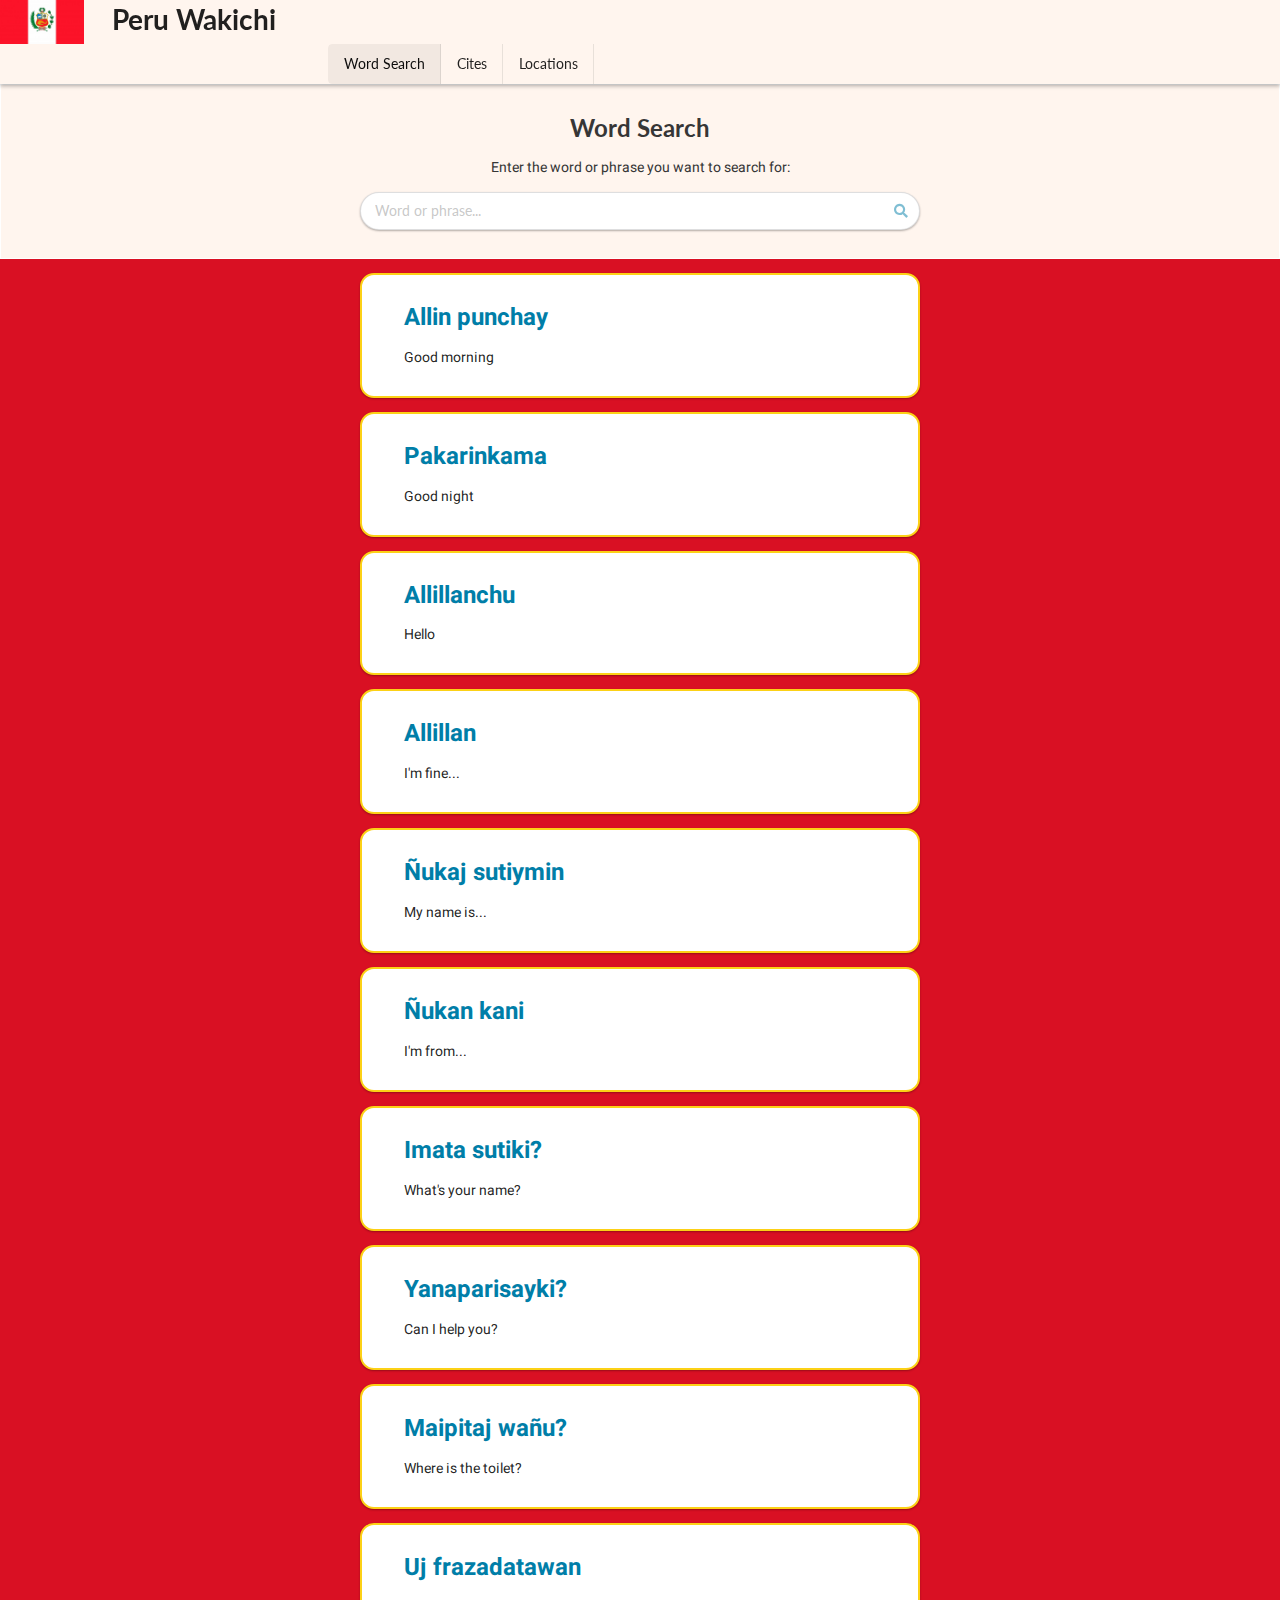
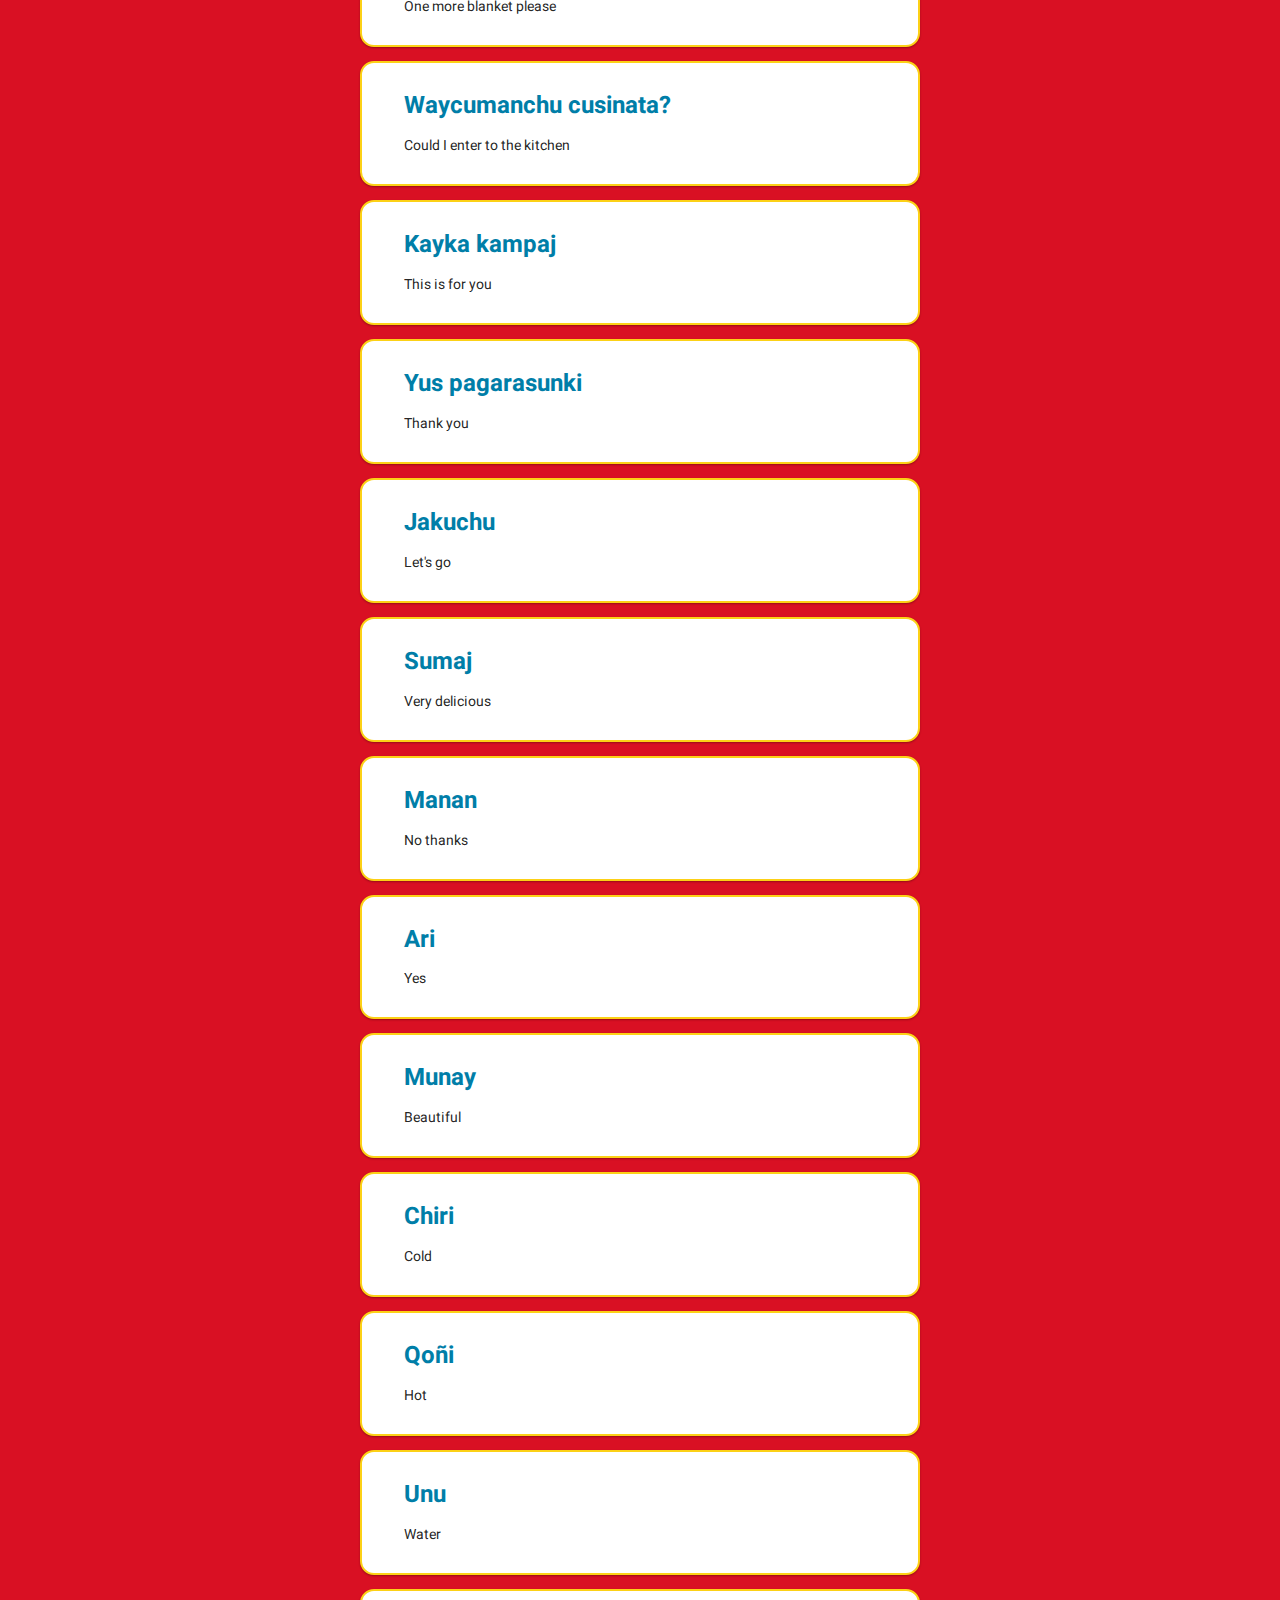
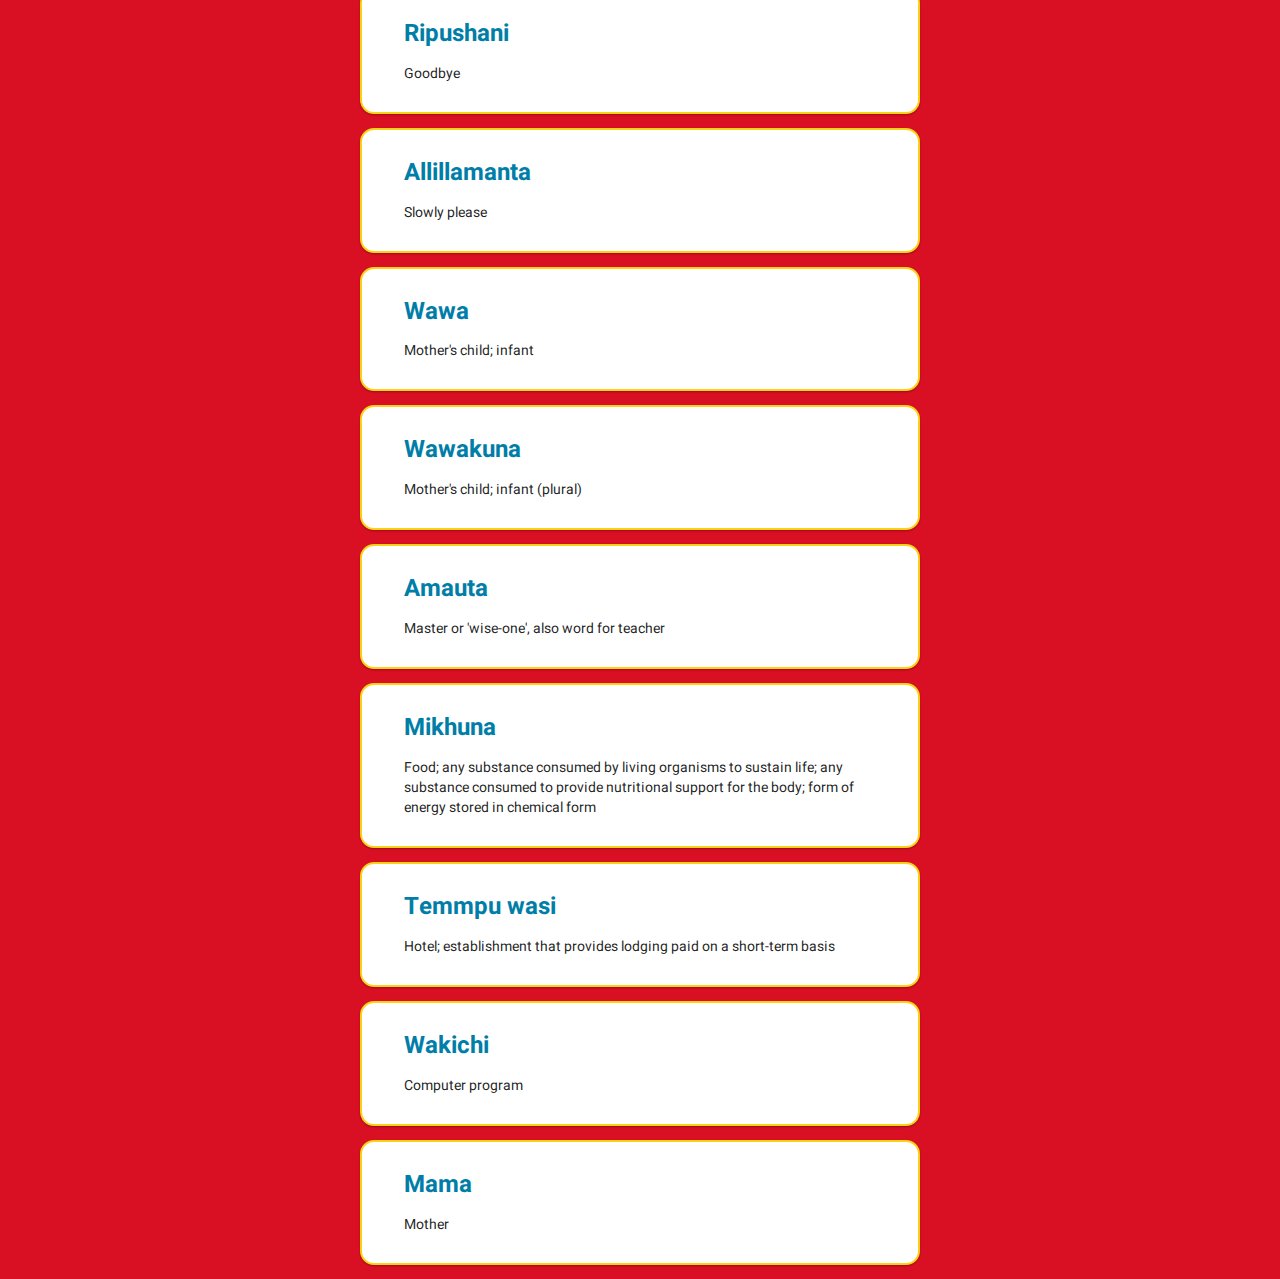
==== peruwakichi/index.html @ 7f76317b "Changed name and link of app on site index" ====
<!doctype html><html lang="en"><head><meta charset="utf-8"/><meta name="viewport" content="width=device-width,initial-scale=1,shrink-to-fit=no"/><meta name="theme-color" content="#000000"/><link rel="manifest" href="./manifest.json"/><title>Peru Wakichi</title><link href="./static/css/2.b8d1b3a7.chunk.css" rel="stylesheet"><link href="./static/css/main.8e99d54b.chunk.css" rel="stylesheet"></head><body><noscript>You need to enable JavaScript to run this app.</noscript><div id="root"></div><script>!function(l){function e(e){for(var r,t,n=e[0],o=e[1],u=e[2],f=0,i=[];f<n.length;f++)t=n[f],p[t]&&i.push(p[t][0]),p[t]=0;for(r in o)Object.prototype.hasOwnProperty.call(o,r)&&(l[r]=o[r]);for(s&&s(e);i.length;)i.shift()();return c.push.apply(c,u||[]),a()}function a(){for(var e,r=0;r<c.length;r++){for(var t=c[r],n=!0,o=1;o<t.length;o++){var u=t[o];0!==p[u]&&(n=!1)}n&&(c.splice(r--,1),e=f(f.s=t[0]))}return e}var t={},p={1:0},c=[];function f(e){if(t[e])return t[e].exports;var r=t[e]={i:e,l:!1,exports:{}};return l[e].call(r.exports,r,r.exports,f),r.l=!0,r.exports}f.m=l,f.c=t,f.d=function(e,r,t){f.o(e,r)||Object.defineProperty(e,r,{enumerable:!0,get:t})},f.r=function(e){"undefined"!=typeof Symbol&&Symbol.toStringTag&&Object.defineProperty(e,Symbol.toStringTag,{value:"Module"}),Object.defineProperty(e,"__esModule",{value:!0})},f.t=function(r,e){if(1&e&&(r=f(r)),8&e)return r;if(4&e&&"object"==typeof r&&r&&r.__esModule)return r;var t=Object.create(null);if(f.r(t),Object.defineProperty(t,"default",{enumerable:!0,value:r}),2&e&&"string"!=typeof r)for(var n in r)f.d(t,n,function(e){return r[e]}.bind(null,n));return t},f.n=function(e){var r=e&&e.__esModule?function(){return e.default}:function(){return e};return f.d(r,"a",r),r},f.o=function(e,r){return Object.prototype.hasOwnProperty.call(e,r)},f.p="./";var r=window.webpackJsonp=window.webpackJsonp||[],n=r.push.bind(r);r.push=e,r=r.slice();for(var o=0;o<r.length;o++)e(r[o]);var s=n;a()}([])</script><script src="./static/js/2.0471d3a2.chunk.js"></script><script src="./static/js/main.25f80252.chunk.js"></script></body></html>
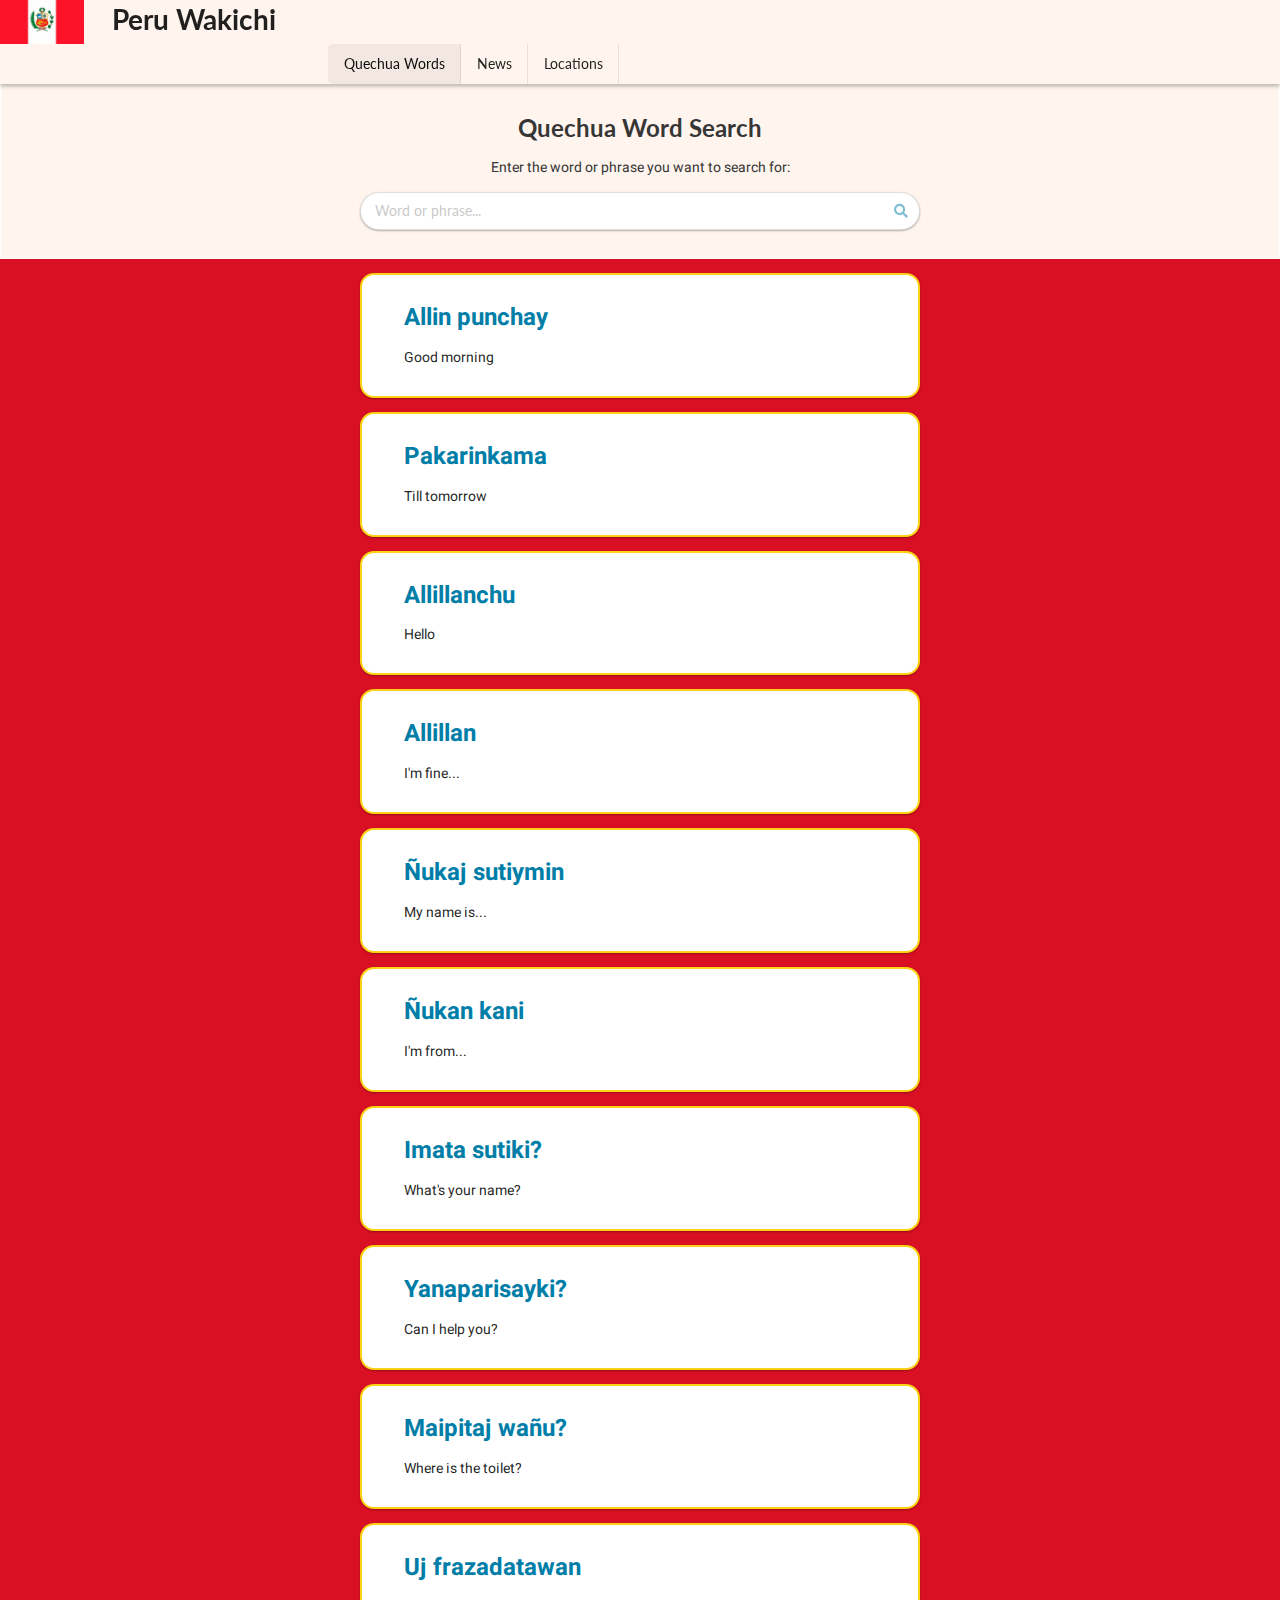
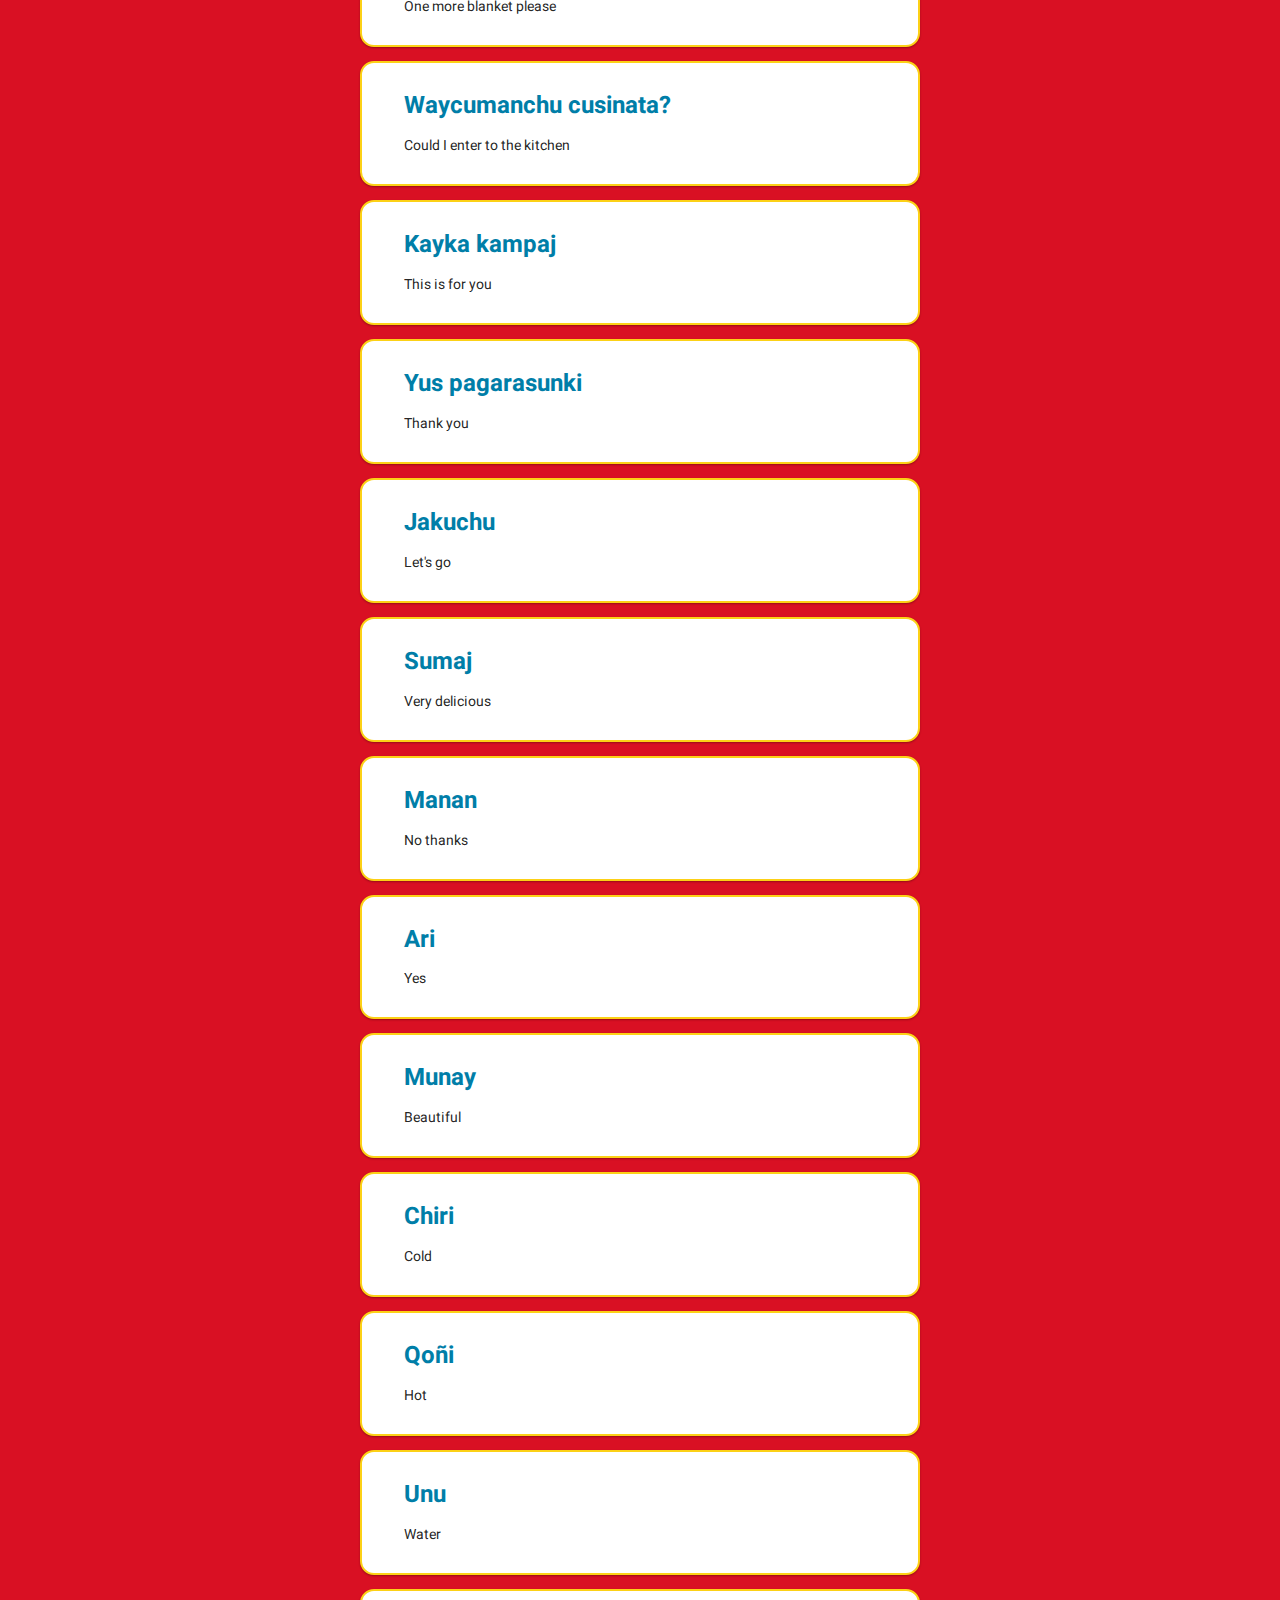
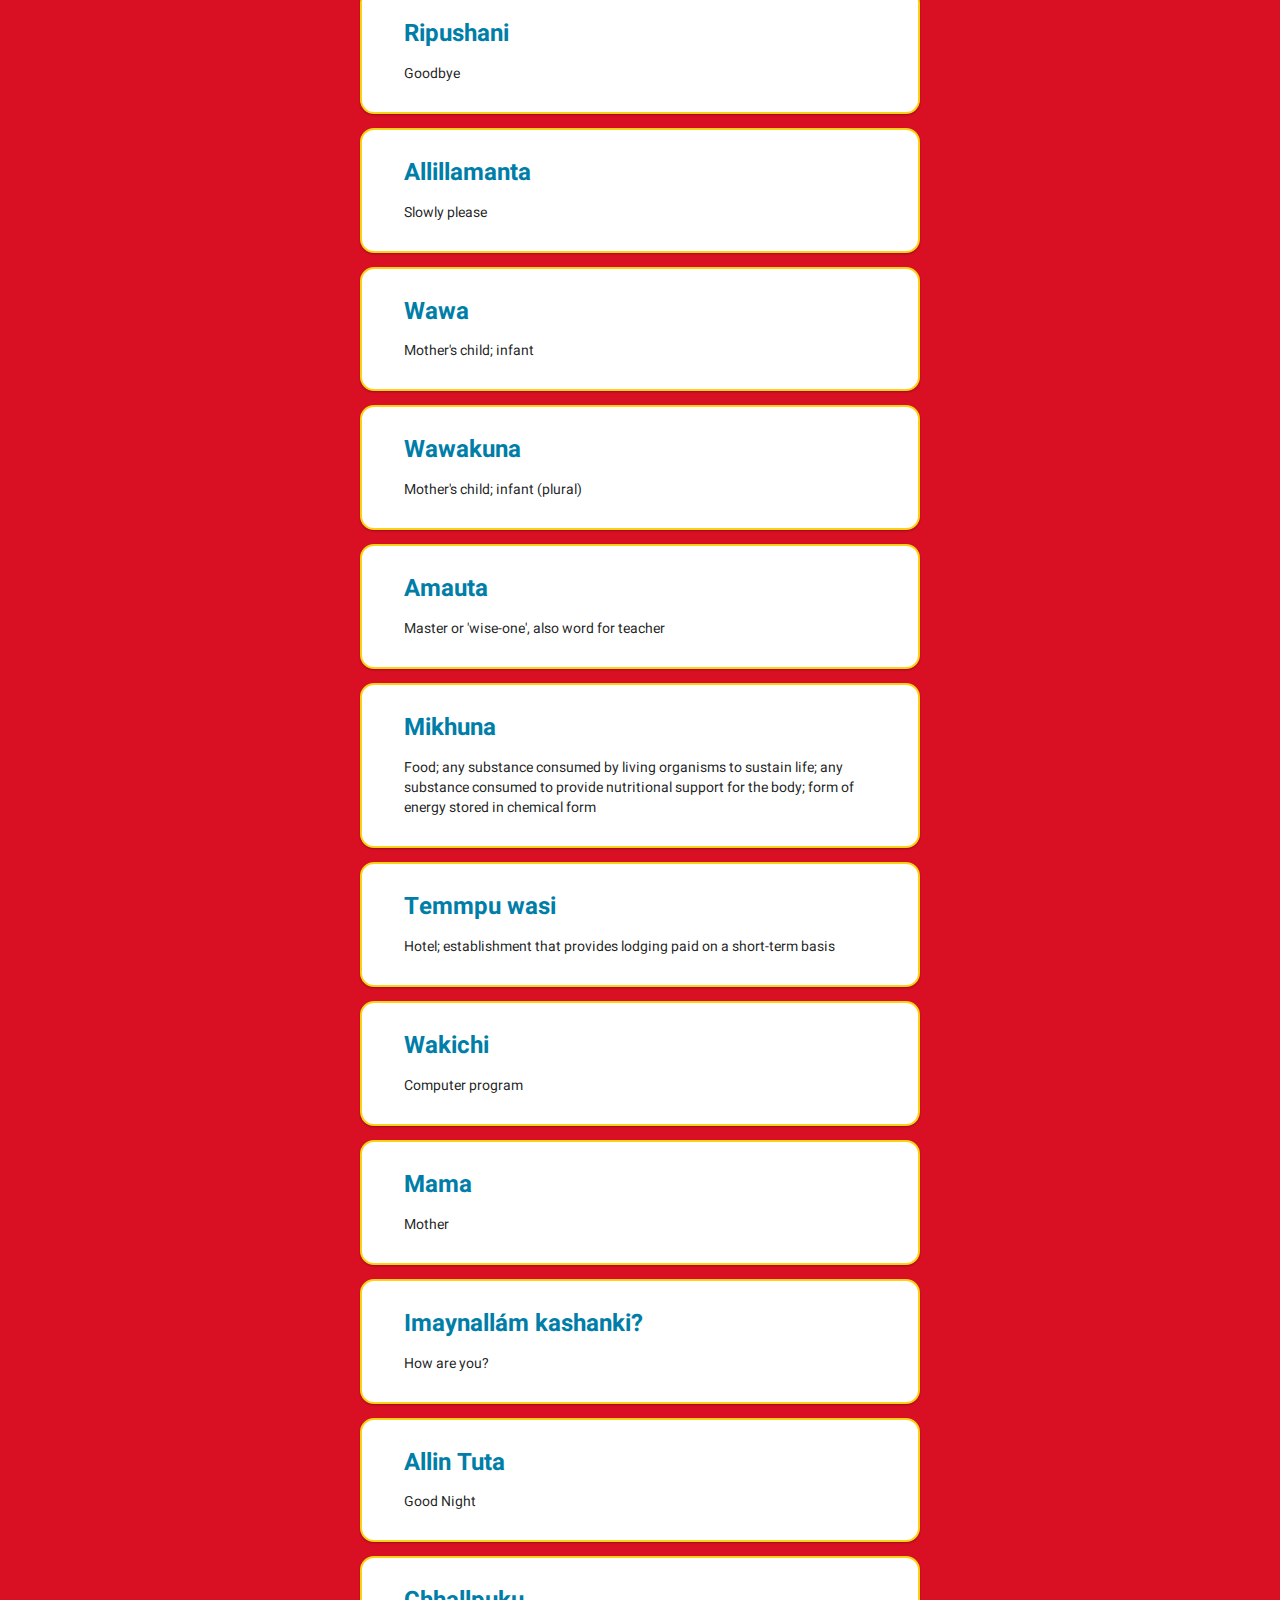
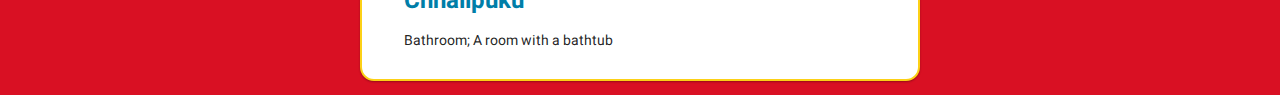
==== commit 79b47a7c: "Updated peru wachiki" ====
--- a/peruwakichi/index.html
+++ b/peruwakichi/index.html
@@ -1 +1 @@
-<!doctype html><html lang="en"><head><meta charset="utf-8"/><meta name="viewport" content="width=device-width,initial-scale=1,shrink-to-fit=no"/><meta name="theme-color" content="#000000"/><link rel="manifest" href="./manifest.json"/><title>Peru Wakichi</title><link href="./static/css/2.b8d1b3a7.chunk.css" rel="stylesheet"><link href="./static/css/main.8e99d54b.chunk.css" rel="stylesheet"></head><body><noscript>You need to enable JavaScript to run this app.</noscript><div id="root"></div><script>!function(l){function e(e){for(var r,t,n=e[0],o=e[1],u=e[2],f=0,i=[];f<n.length;f++)t=n[f],p[t]&&i.push(p[t][0]),p[t]=0;for(r in o)Object.prototype.hasOwnProperty.call(o,r)&&(l[r]=o[r]);for(s&&s(e);i.length;)i.shift()();return c.push.apply(c,u||[]),a()}function a(){for(var e,r=0;r<c.length;r++){for(var t=c[r],n=!0,o=1;o<t.length;o++){var u=t[o];0!==p[u]&&(n=!1)}n&&(c.splice(r--,1),e=f(f.s=t[0]))}return e}var t={},p={1:0},c=[];function f(e){if(t[e])return t[e].exports;var r=t[e]={i:e,l:!1,exports:{}};return l[e].call(r.exports,r,r.exports,f),r.l=!0,r.exports}f.m=l,f.c=t,f.d=function(e,r,t){f.o(e,r)||Object.defineProperty(e,r,{enumerable:!0,get:t})},f.r=function(e){"undefined"!=typeof Symbol&&Symbol.toStringTag&&Object.defineProperty(e,Symbol.toStringTag,{value:"Module"}),Object.defineProperty(e,"__esModule",{value:!0})},f.t=function(r,e){if(1&e&&(r=f(r)),8&e)return r;if(4&e&&"object"==typeof r&&r&&r.__esModule)return r;var t=Object.create(null);if(f.r(t),Object.defineProperty(t,"default",{enumerable:!0,value:r}),2&e&&"string"!=typeof r)for(var n in r)f.d(t,n,function(e){return r[e]}.bind(null,n));return t},f.n=function(e){var r=e&&e.__esModule?function(){return e.default}:function(){return e};return f.d(r,"a",r),r},f.o=function(e,r){return Object.prototype.hasOwnProperty.call(e,r)},f.p="./";var r=window.webpackJsonp=window.webpackJsonp||[],n=r.push.bind(r);r.push=e,r=r.slice();for(var o=0;o<r.length;o++)e(r[o]);var s=n;a()}([])</script><script src="./static/js/2.0471d3a2.chunk.js"></script><script src="./static/js/main.25f80252.chunk.js"></script></body></html>+<!doctype html><html lang="en"><head><meta charset="utf-8"/><meta name="viewport" content="width=device-width,initial-scale=1,shrink-to-fit=no"/><meta name="theme-color" content="#000000"/><link rel="manifest" href="./manifest.json"/><title>Peru Wakichi</title><link href="./static/css/2.b8d1b3a7.chunk.css" rel="stylesheet"><link href="./static/css/main.f8f2b712.chunk.css" rel="stylesheet"></head><body><noscript>You need to enable JavaScript to run this app.</noscript><div id="root"></div><script>!function(l){function e(e){for(var r,t,n=e[0],o=e[1],u=e[2],f=0,i=[];f<n.length;f++)t=n[f],p[t]&&i.push(p[t][0]),p[t]=0;for(r in o)Object.prototype.hasOwnProperty.call(o,r)&&(l[r]=o[r]);for(s&&s(e);i.length;)i.shift()();return c.push.apply(c,u||[]),a()}function a(){for(var e,r=0;r<c.length;r++){for(var t=c[r],n=!0,o=1;o<t.length;o++){var u=t[o];0!==p[u]&&(n=!1)}n&&(c.splice(r--,1),e=f(f.s=t[0]))}return e}var t={},p={1:0},c=[];function f(e){if(t[e])return t[e].exports;var r=t[e]={i:e,l:!1,exports:{}};return l[e].call(r.exports,r,r.exports,f),r.l=!0,r.exports}f.m=l,f.c=t,f.d=function(e,r,t){f.o(e,r)||Object.defineProperty(e,r,{enumerable:!0,get:t})},f.r=function(e){"undefined"!=typeof Symbol&&Symbol.toStringTag&&Object.defineProperty(e,Symbol.toStringTag,{value:"Module"}),Object.defineProperty(e,"__esModule",{value:!0})},f.t=function(r,e){if(1&e&&(r=f(r)),8&e)return r;if(4&e&&"object"==typeof r&&r&&r.__esModule)return r;var t=Object.create(null);if(f.r(t),Object.defineProperty(t,"default",{enumerable:!0,value:r}),2&e&&"string"!=typeof r)for(var n in r)f.d(t,n,function(e){return r[e]}.bind(null,n));return t},f.n=function(e){var r=e&&e.__esModule?function(){return e.default}:function(){return e};return f.d(r,"a",r),r},f.o=function(e,r){return Object.prototype.hasOwnProperty.call(e,r)},f.p="./";var r=window.webpackJsonp=window.webpackJsonp||[],n=r.push.bind(r);r.push=e,r=r.slice();for(var o=0;o<r.length;o++)e(r[o]);var s=n;a()}([])</script><script src="./static/js/2.40c6bf43.chunk.js"></script><script src="./static/js/main.3ac50367.chunk.js"></script></body></html>--- a/peruwakichi/static/css/main.f8f2b712.chunk.css
+++ b/peruwakichi/static/css/main.f8f2b712.chunk.css
@@ -0,0 +1,2 @@
+@import url(https://fonts.googleapis.com/css?family=Heebo);body{margin:0;padding:0;font-family:Heebo,-apple-system,BlinkMacSystemFont,Segoe UI,Roboto,Oxygen,Ubuntu,Cantarell,Fira Sans,Droid Sans,Helvetica Neue,sans-serif;-webkit-font-smoothing:antialiased;-moz-osx-font-smoothing:grayscale}code{font-family:source-code-pro,Menlo,Monaco,Consolas,Courier New,monospace}:root{--seashell:#fff5ee;--black:#363636;--contained-width:40em;--contained-max-width:95vw;--nav-height:6em}#app{min-height:100vh;overflow-x:hidden;background:#d91023;background:var(--peru-red);display:-webkit-flex;display:flex;-webkit-flex-direction:column;flex-direction:column;-webkit-align-items:center;align-items:center;-webkit-justify-content:flex-start;justify-content:flex-start}#nav-bar-container,#nav-bar-top{width:100%;z-index:9999}#nav-bar-container{position:fixed;top:0;left:0;height:6em;height:var(--nav-height);background:#fff5ee;background:var(--seashell);box-shadow:0 2px 4px 0 rgba(0,0,0,.3)}#content-container{margin-top:6em}:root{--peru-red:#d91023;--peru-yellow:#fcd116;--peru-blue:#007ea8}.word-card{background-color:#fff;margin:1em;padding:2em 3em;border-radius:1em;border:2px solid #fcd116;border:2px solid var(--peru-yellow);width:40em;position:relative;max-width:var(--contained-max-width);-webkit-animation:word-card-in 1s ease-out;animation:word-card-in 1s ease-out;box-shadow:0 1px 2px 0 rgba(0,0,0,.3)}.word-card *{font-family:Heebo}.content h2{color:#007ea8;color:var(--peru-blue)}@-webkit-keyframes word-card-in{0%{opacity:0;top:2em}to{top:0;opacity:1;margin:1em}}@keyframes word-card-in{0%{opacity:0;top:2em}to{top:0;opacity:1;margin:1em}}#search-bar-outer,#word-search-container{display:-webkit-flex;display:flex;-webkit-flex-direction:column;flex-direction:column;-webkit-align-items:center;align-items:center}#search-bar-outer{-webkit-flex-grow:1;flex-grow:1;-webkit-justify-content:center;justify-content:center;background-color:var(--seashell);border:1px solid #fff;padding:2em;width:100vw;color:var(--black)}#search-bar{width:100%;max-width:var(--contained-width)}#search-bar.ui.input{color:var(--peru-blue)}#search-input{border-radius:3em;box-shadow:0 1px 2px 0 rgba(0,0,0,.3)}#results-list{display:-webkit-flex;display:flex;-webkit-flex-direction:column;flex-direction:column;-webkit-justify-content:center;justify-content:center;-webkit-align-items:center;align-items:center}.results-list{-webkit-animation:results-list-in 1s;animation:results-list-in 1s}@-webkit-keyframes results-list-in{0%{padding-top:3em}to{padding-top:0}}@keyframes results-list-in{0%{padding-top:3em}to{padding-top:0}}#nav-outer{height:var(--nav-height);-webkit-flex-direction:column;flex-direction:column;-webkit-justify-content:flex-end;justify-content:flex-end}#nav-outer,#nav-top{display:-webkit-flex;display:flex}#nav-top{width:var(--contained-width);max-width:var(--contained-max-width);-webkit-flex-direction:row;flex-direction:row;-webkit-justify-content:flex-start;justify-content:flex-start}#nav-top img{max-height:100%;width:6em;object-fit:contain}#nav-top h1{margin:auto 0 auto 1em}#nav-links-outer{-webkit-align-items:center;align-items:center;-webkit-justify-content:center;justify-content:center;width:100%}#nav-links,#nav-links-outer{display:-webkit-flex;display:flex;-webkit-flex-direction:row;flex-direction:row;max-width:var(--contained-max-width)}#nav-links{width:var(--contained-width);margin:0;overflow-x:scroll;overflow-y:hidden;border:0;background-color:initial;box-shadow:0 0 0 0 transparent}#nav-links::-webkit-scrollbar{height:2px}.nav-icon:before{color:var(--black);display:none}
+/*# sourceMappingURL=main.f8f2b712.chunk.css.map */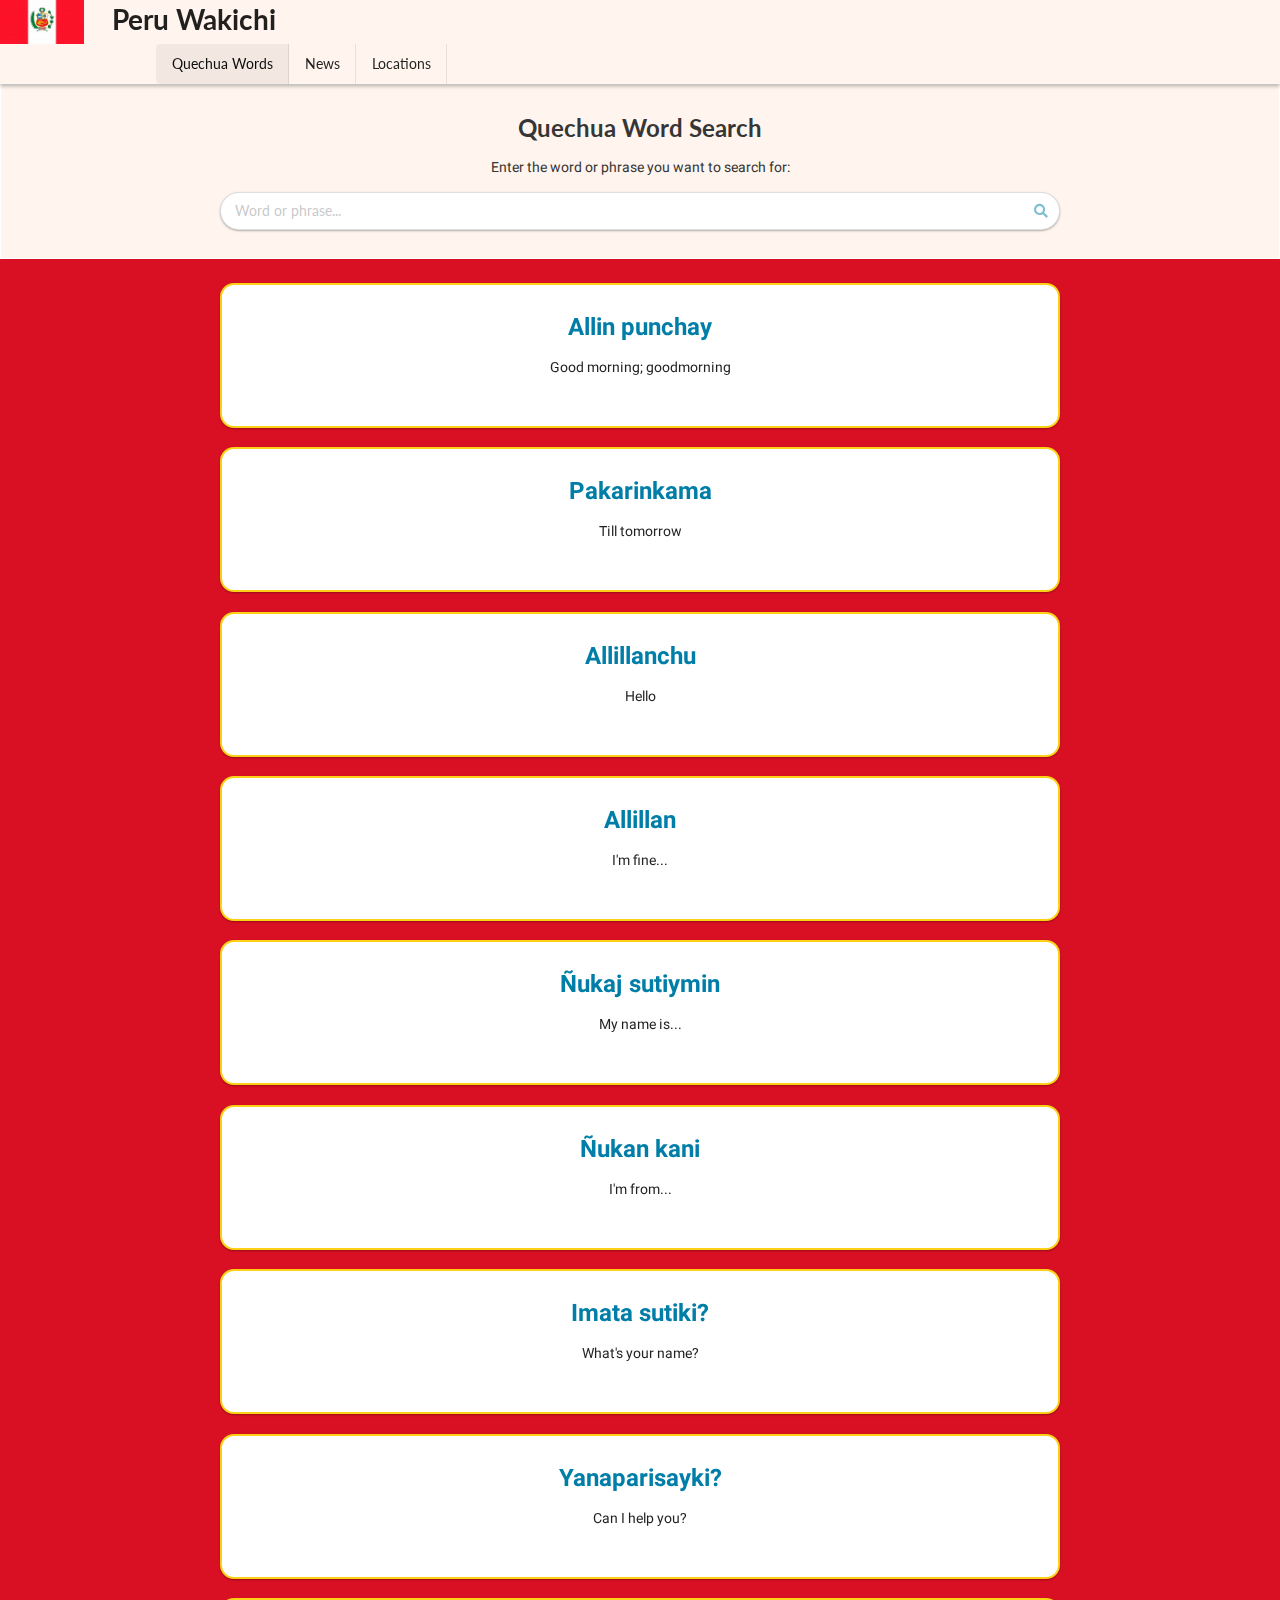
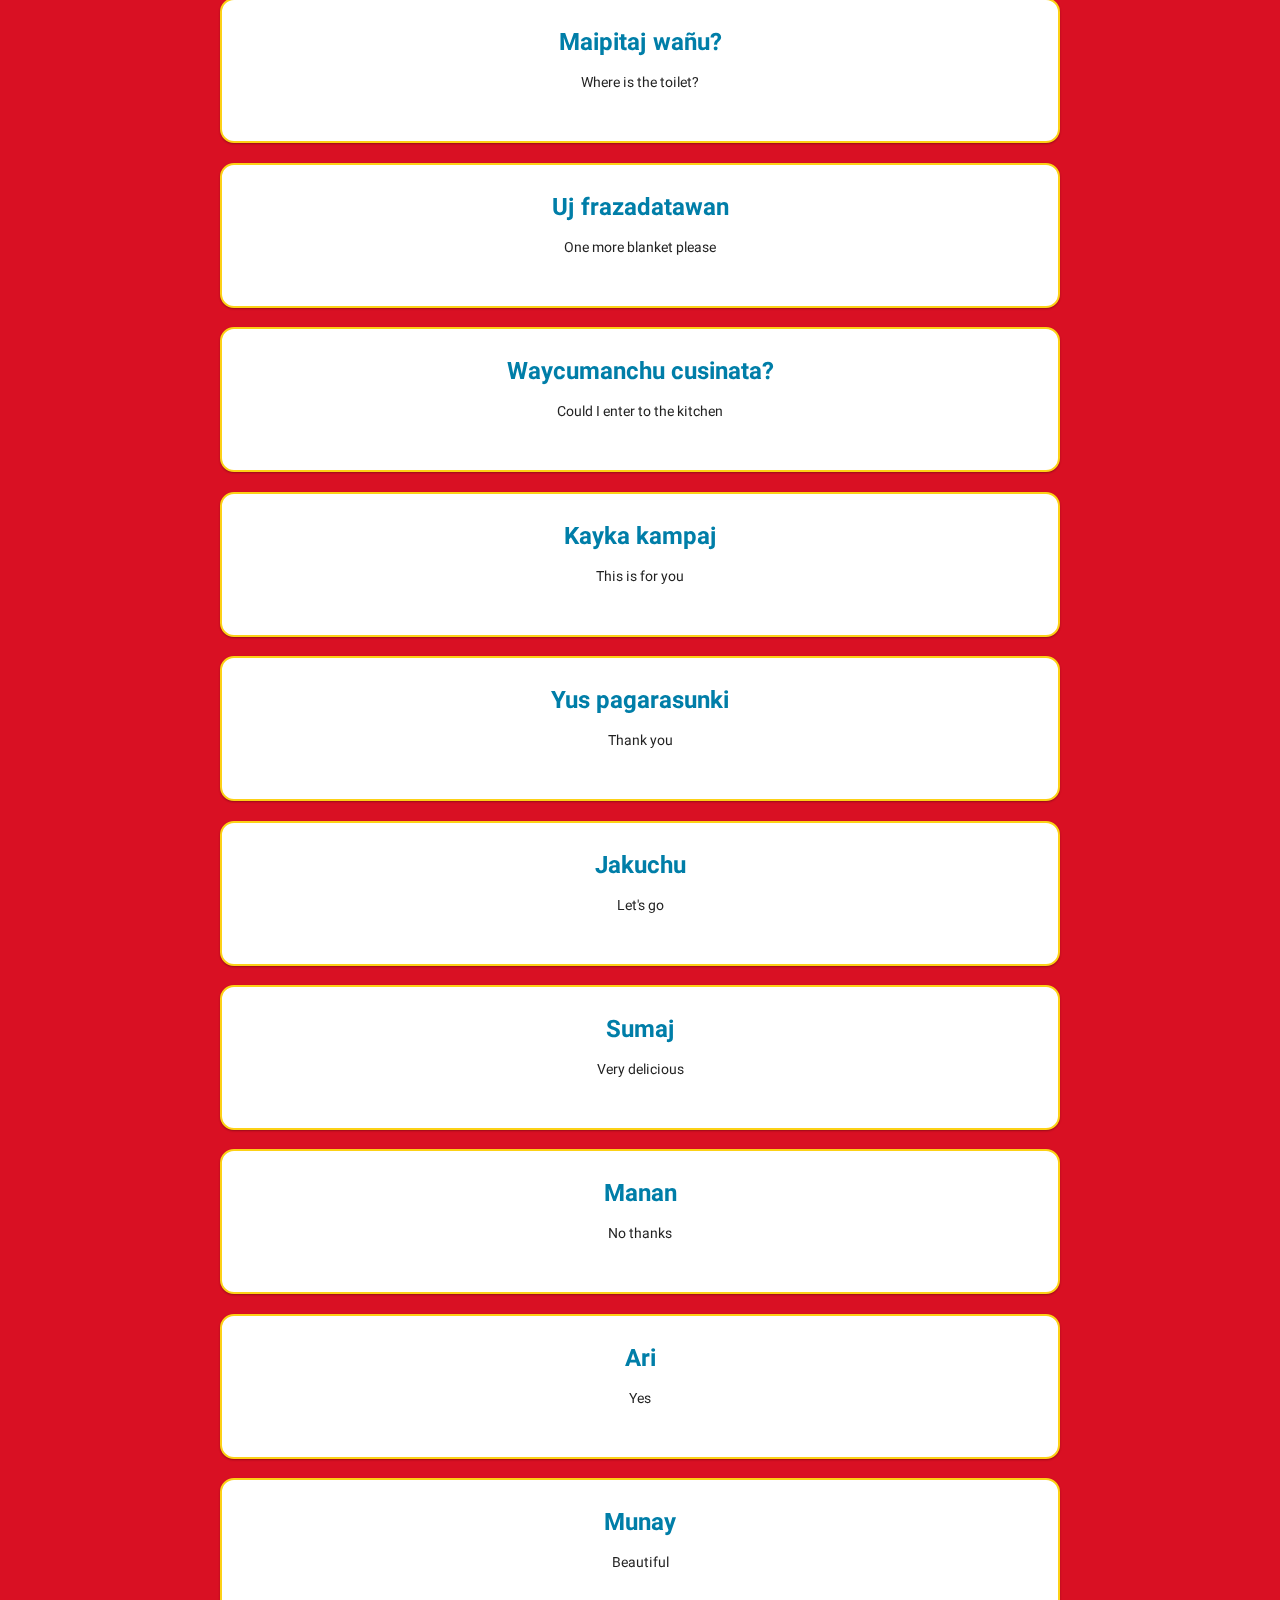
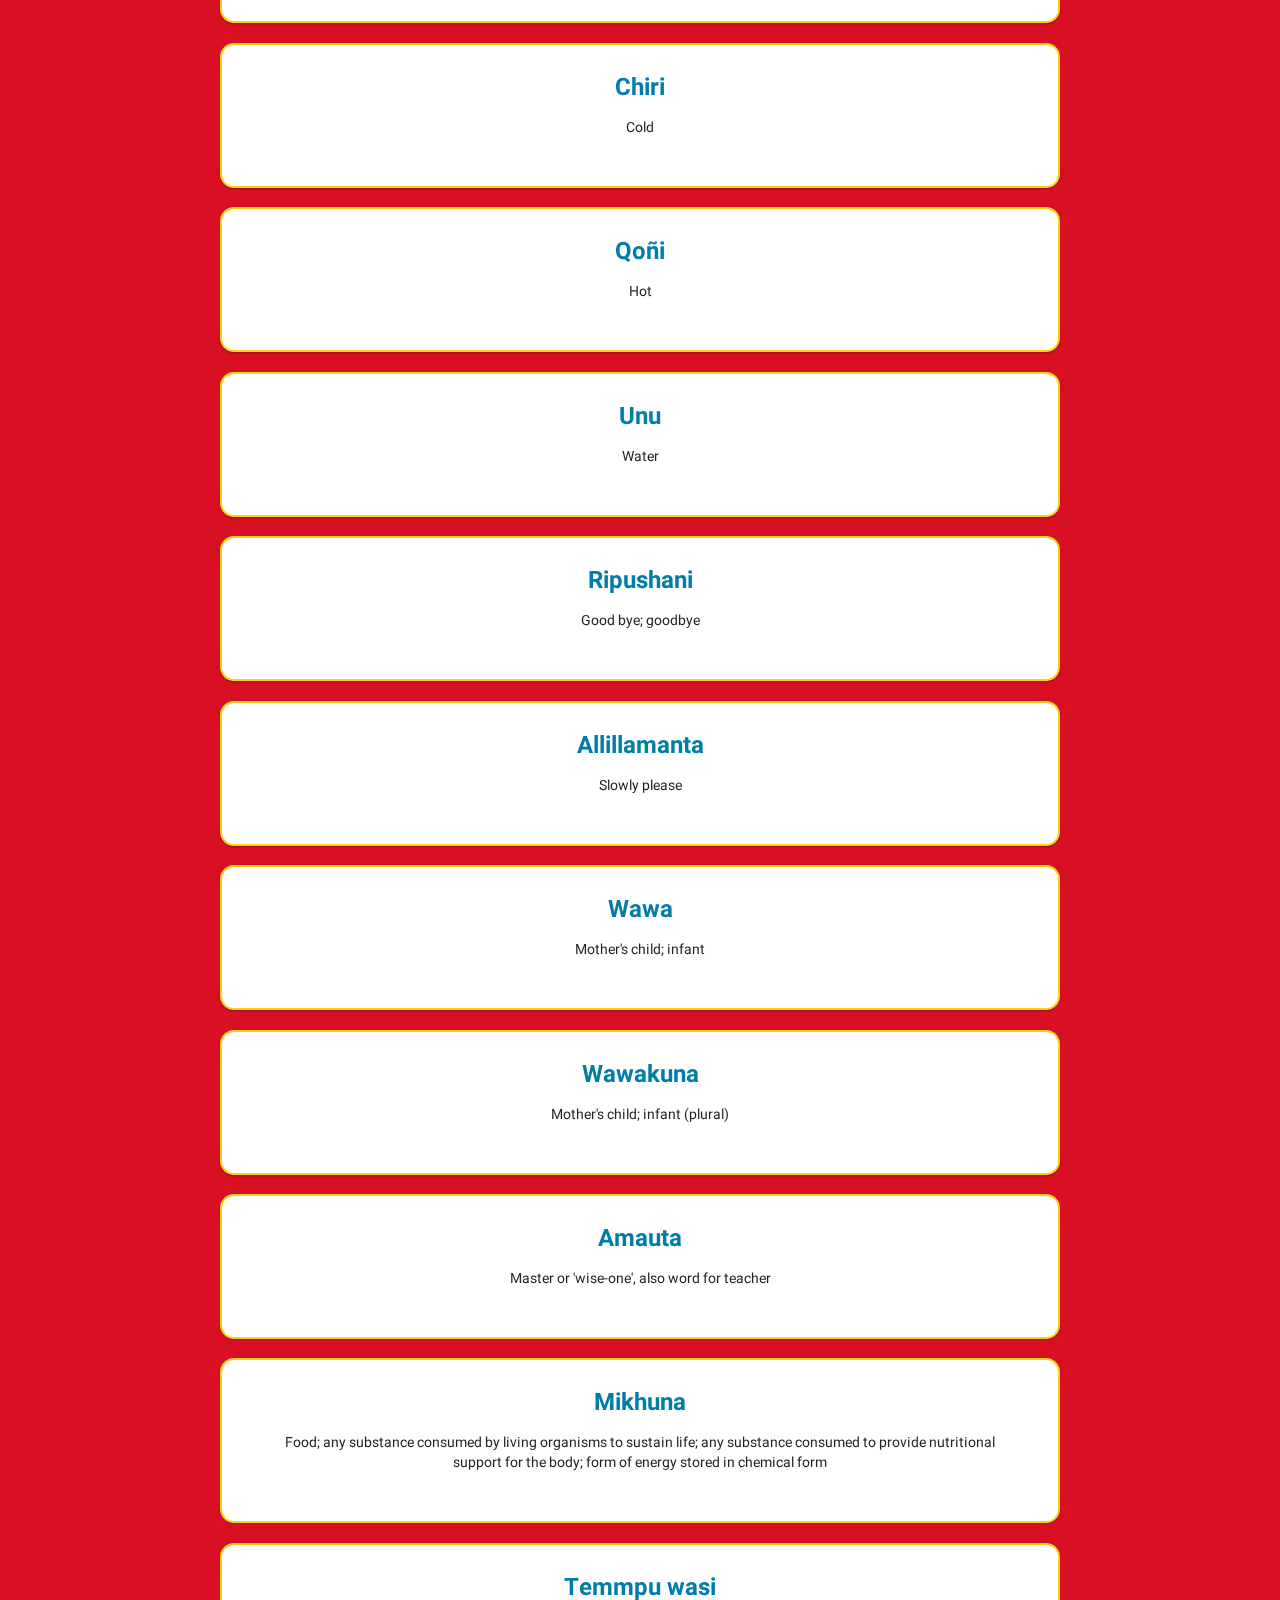
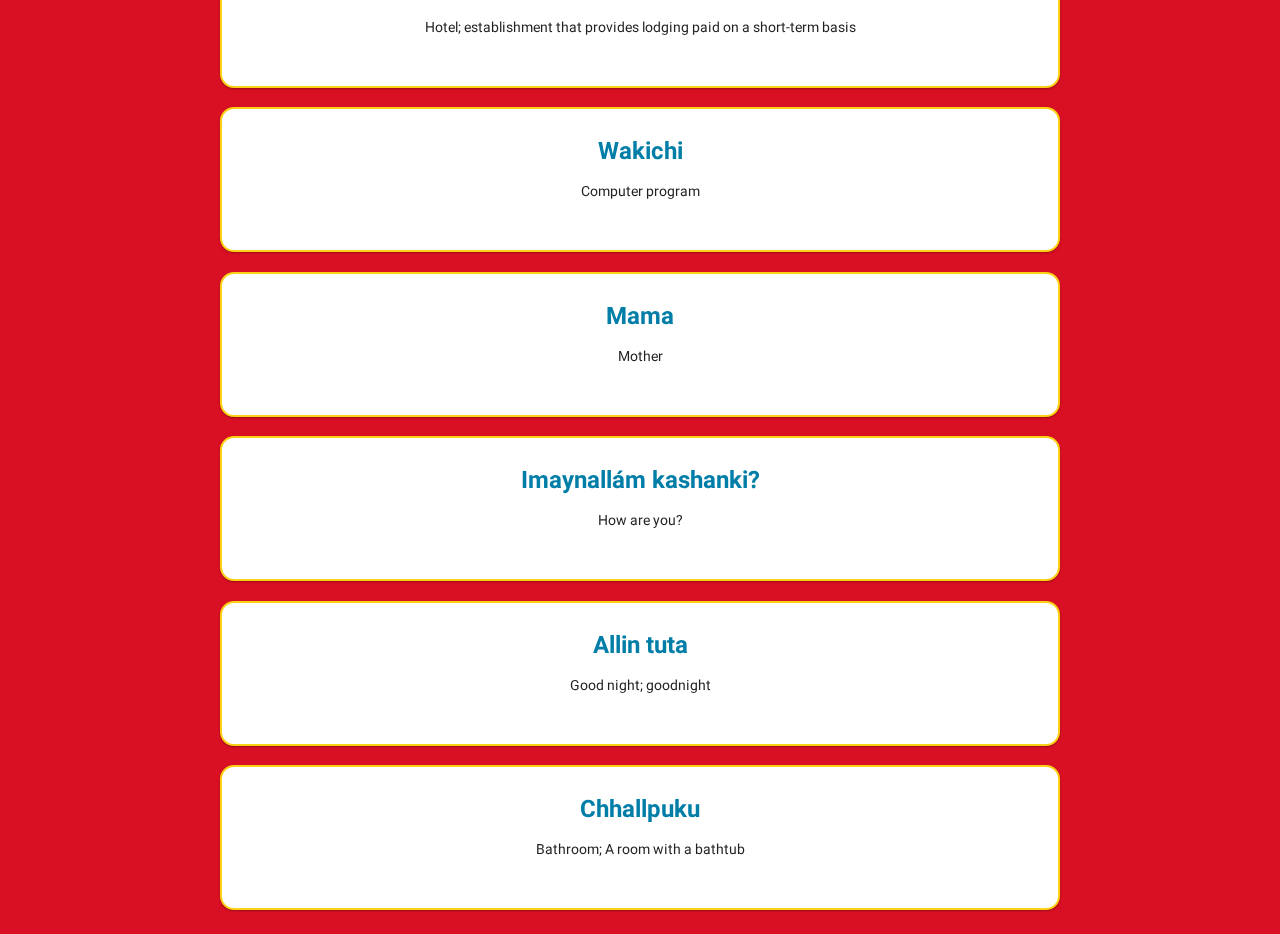
==== commit 1b3e90a4: "Added news page" ====
--- a/peruwakichi/index.html
+++ b/peruwakichi/index.html
@@ -1 +1 @@
-<!doctype html><html lang="en"><head><meta charset="utf-8"/><meta name="viewport" content="width=device-width,initial-scale=1,shrink-to-fit=no"/><meta name="theme-color" content="#000000"/><link rel="manifest" href="./manifest.json"/><title>Peru Wakichi</title><link href="./static/css/2.b8d1b3a7.chunk.css" rel="stylesheet"><link href="./static/css/main.f8f2b712.chunk.css" rel="stylesheet"></head><body><noscript>You need to enable JavaScript to run this app.</noscript><div id="root"></div><script>!function(l){function e(e){for(var r,t,n=e[0],o=e[1],u=e[2],f=0,i=[];f<n.length;f++)t=n[f],p[t]&&i.push(p[t][0]),p[t]=0;for(r in o)Object.prototype.hasOwnProperty.call(o,r)&&(l[r]=o[r]);for(s&&s(e);i.length;)i.shift()();return c.push.apply(c,u||[]),a()}function a(){for(var e,r=0;r<c.length;r++){for(var t=c[r],n=!0,o=1;o<t.length;o++){var u=t[o];0!==p[u]&&(n=!1)}n&&(c.splice(r--,1),e=f(f.s=t[0]))}return e}var t={},p={1:0},c=[];function f(e){if(t[e])return t[e].exports;var r=t[e]={i:e,l:!1,exports:{}};return l[e].call(r.exports,r,r.exports,f),r.l=!0,r.exports}f.m=l,f.c=t,f.d=function(e,r,t){f.o(e,r)||Object.defineProperty(e,r,{enumerable:!0,get:t})},f.r=function(e){"undefined"!=typeof Symbol&&Symbol.toStringTag&&Object.defineProperty(e,Symbol.toStringTag,{value:"Module"}),Object.defineProperty(e,"__esModule",{value:!0})},f.t=function(r,e){if(1&e&&(r=f(r)),8&e)return r;if(4&e&&"object"==typeof r&&r&&r.__esModule)return r;var t=Object.create(null);if(f.r(t),Object.defineProperty(t,"default",{enumerable:!0,value:r}),2&e&&"string"!=typeof r)for(var n in r)f.d(t,n,function(e){return r[e]}.bind(null,n));return t},f.n=function(e){var r=e&&e.__esModule?function(){return e.default}:function(){return e};return f.d(r,"a",r),r},f.o=function(e,r){return Object.prototype.hasOwnProperty.call(e,r)},f.p="./";var r=window.webpackJsonp=window.webpackJsonp||[],n=r.push.bind(r);r.push=e,r=r.slice();for(var o=0;o<r.length;o++)e(r[o]);var s=n;a()}([])</script><script src="./static/js/2.40c6bf43.chunk.js"></script><script src="./static/js/main.3ac50367.chunk.js"></script></body></html>+<!doctype html><html lang="en"><head><meta charset="utf-8"/><meta name="viewport" content="width=device-width,initial-scale=1,shrink-to-fit=no"/><meta name="theme-color" content="#000000"/><link rel="manifest" href="./manifest.json"/><title>Peru Wakichi</title><link href="./static/css/2.b8d1b3a7.chunk.css" rel="stylesheet"><link href="./static/css/main.77ecef4a.chunk.css" rel="stylesheet"></head><body><noscript>You need to enable JavaScript to run this app.</noscript><div id="root"></div><script>!function(l){function e(e){for(var r,t,n=e[0],o=e[1],u=e[2],f=0,i=[];f<n.length;f++)t=n[f],p[t]&&i.push(p[t][0]),p[t]=0;for(r in o)Object.prototype.hasOwnProperty.call(o,r)&&(l[r]=o[r]);for(s&&s(e);i.length;)i.shift()();return c.push.apply(c,u||[]),a()}function a(){for(var e,r=0;r<c.length;r++){for(var t=c[r],n=!0,o=1;o<t.length;o++){var u=t[o];0!==p[u]&&(n=!1)}n&&(c.splice(r--,1),e=f(f.s=t[0]))}return e}var t={},p={1:0},c=[];function f(e){if(t[e])return t[e].exports;var r=t[e]={i:e,l:!1,exports:{}};return l[e].call(r.exports,r,r.exports,f),r.l=!0,r.exports}f.m=l,f.c=t,f.d=function(e,r,t){f.o(e,r)||Object.defineProperty(e,r,{enumerable:!0,get:t})},f.r=function(e){"undefined"!=typeof Symbol&&Symbol.toStringTag&&Object.defineProperty(e,Symbol.toStringTag,{value:"Module"}),Object.defineProperty(e,"__esModule",{value:!0})},f.t=function(r,e){if(1&e&&(r=f(r)),8&e)return r;if(4&e&&"object"==typeof r&&r&&r.__esModule)return r;var t=Object.create(null);if(f.r(t),Object.defineProperty(t,"default",{enumerable:!0,value:r}),2&e&&"string"!=typeof r)for(var n in r)f.d(t,n,function(e){return r[e]}.bind(null,n));return t},f.n=function(e){var r=e&&e.__esModule?function(){return e.default}:function(){return e};return f.d(r,"a",r),r},f.o=function(e,r){return Object.prototype.hasOwnProperty.call(e,r)},f.p="./";var r=window.webpackJsonp=window.webpackJsonp||[],n=r.push.bind(r);r.push=e,r=r.slice();for(var o=0;o<r.length;o++)e(r[o]);var s=n;a()}([])</script><script src="./static/js/2.40c6bf43.chunk.js"></script><script src="./static/js/main.e34f3307.chunk.js"></script></body></html>--- a/peruwakichi/static/css/main.77ecef4a.chunk.css
+++ b/peruwakichi/static/css/main.77ecef4a.chunk.css
@@ -0,0 +1,2 @@
+@import url(https://fonts.googleapis.com/css?family=Heebo);body{margin:0;padding:0;font-family:Heebo,-apple-system,BlinkMacSystemFont,Segoe UI,Roboto,Oxygen,Ubuntu,Cantarell,Fira Sans,Droid Sans,Helvetica Neue,sans-serif;-webkit-font-smoothing:antialiased;-moz-osx-font-smoothing:grayscale}code{font-family:source-code-pro,Menlo,Monaco,Consolas,Courier New,monospace}:root{--seashell:#fff5ee;--black:#363636;--contained-width:60em;--contained-max-width:90vw;--nav-height:6em}#app{min-height:100vh;overflow-x:hidden;background:#d91023;background:var(--peru-red);display:-webkit-flex;display:flex;-webkit-flex-direction:column;flex-direction:column;-webkit-align-items:center;align-items:center;-webkit-justify-content:flex-start;justify-content:flex-start}#nav-bar-container,#nav-bar-top{width:100%;z-index:9999}#nav-bar-container{position:fixed;top:0;left:0;height:6em;height:var(--nav-height);background:#fff5ee;background:var(--seashell);box-shadow:0 2px 4px 0 rgba(0,0,0,.3)}#content-container{margin-top:6em}.content-header-container,.content-header-inner{display:-webkit-flex;display:flex;-webkit-flex-direction:column;flex-direction:column;-webkit-align-items:center;align-items:center}.content-header-inner{-webkit-flex-grow:1;flex-grow:1;-webkit-justify-content:center;justify-content:center;background-color:#fff5ee;background-color:var(--seashell);border:1px solid #fff;padding:2em;width:100vw;color:#363636;color:var(--black)}.content-header-inner p{text-align:center}.content{display:-webkit-flex;display:flex;-webkit-flex-direction:column;flex-direction:column;-webkit-justify-content:center;justify-content:center;-webkit-align-items:center;align-items:center;padding:1em 0}:root{--peru-red:#d91023;--peru-yellow:#fcd116;--peru-blue:#007ea8}.word-card{background-color:#fff;margin:.7em;padding:2em 3em;border-radius:1em;border:2px solid #fcd116;border:2px solid var(--peru-yellow);width:40em;position:relative;max-width:var(--contained-max-width);width:var(--contained-width);-webkit-animation:word-card-in 1s ease-out;animation:word-card-in 1s ease-out;box-shadow:0 1px 2px 0 rgba(0,0,0,.3);will-change:opacity,transform}.word-card *{font-family:Heebo}.word-card-content{text-align:center}.word-card-content p{text-align:justify;word-break:keep-all;margin:0}.word-card-content h2{color:#007ea8;color:var(--peru-blue)}.word-card-content img{max-width:100%;height:auto}.center-content{text-align:center!important;word-break:unset}.link-text button{margin-top:1em;cursor:pointer;-webkit-font-feature-settings:"c2sc";font-feature-settings:"c2sc";font-variant:small-caps;font-size:1.1em}@-webkit-keyframes word-card-in{0%{opacity:0;-webkit-transform:translateY(3em);transform:translateY(3em)}to{opacity:1;-webkit-transform:translateY(0);transform:translateY(0)}}@keyframes word-card-in{0%{opacity:0;-webkit-transform:translateY(3em);transform:translateY(3em)}to{opacity:1;-webkit-transform:translateY(0);transform:translateY(0)}}#search-bar{width:100%;max-width:var(--contained-width)}#search-bar.ui.input{color:var(--peru-blue)}#search-input{border-radius:3em;box-shadow:0 1px 2px 0 rgba(0,0,0,.3)}#nav-outer{height:var(--nav-height);-webkit-flex-direction:column;flex-direction:column;-webkit-justify-content:flex-end;justify-content:flex-end}#nav-outer,#nav-top{display:-webkit-flex;display:flex}#nav-top{width:var(--contained-width);max-width:var(--contained-max-width);-webkit-flex-direction:row;flex-direction:row;-webkit-justify-content:flex-start;justify-content:flex-start}#nav-top img{max-height:100%;width:6em;object-fit:contain}#nav-top h1{margin:auto 0 auto 1em}#nav-links-outer{-webkit-align-items:center;align-items:center;-webkit-justify-content:center;justify-content:center;width:100%}#nav-links,#nav-links-outer{display:-webkit-flex;display:flex;-webkit-flex-direction:row;flex-direction:row;max-width:var(--contained-max-width)}#nav-links{width:var(--contained-width);margin:0;overflow-x:scroll;overflow-y:hidden;border:0;background-color:initial;box-shadow:0 0 0 0 transparent}#nav-links::-webkit-scrollbar{height:2px}.nav-icon:before{color:var(--black);display:none}
+/*# sourceMappingURL=main.77ecef4a.chunk.css.map */